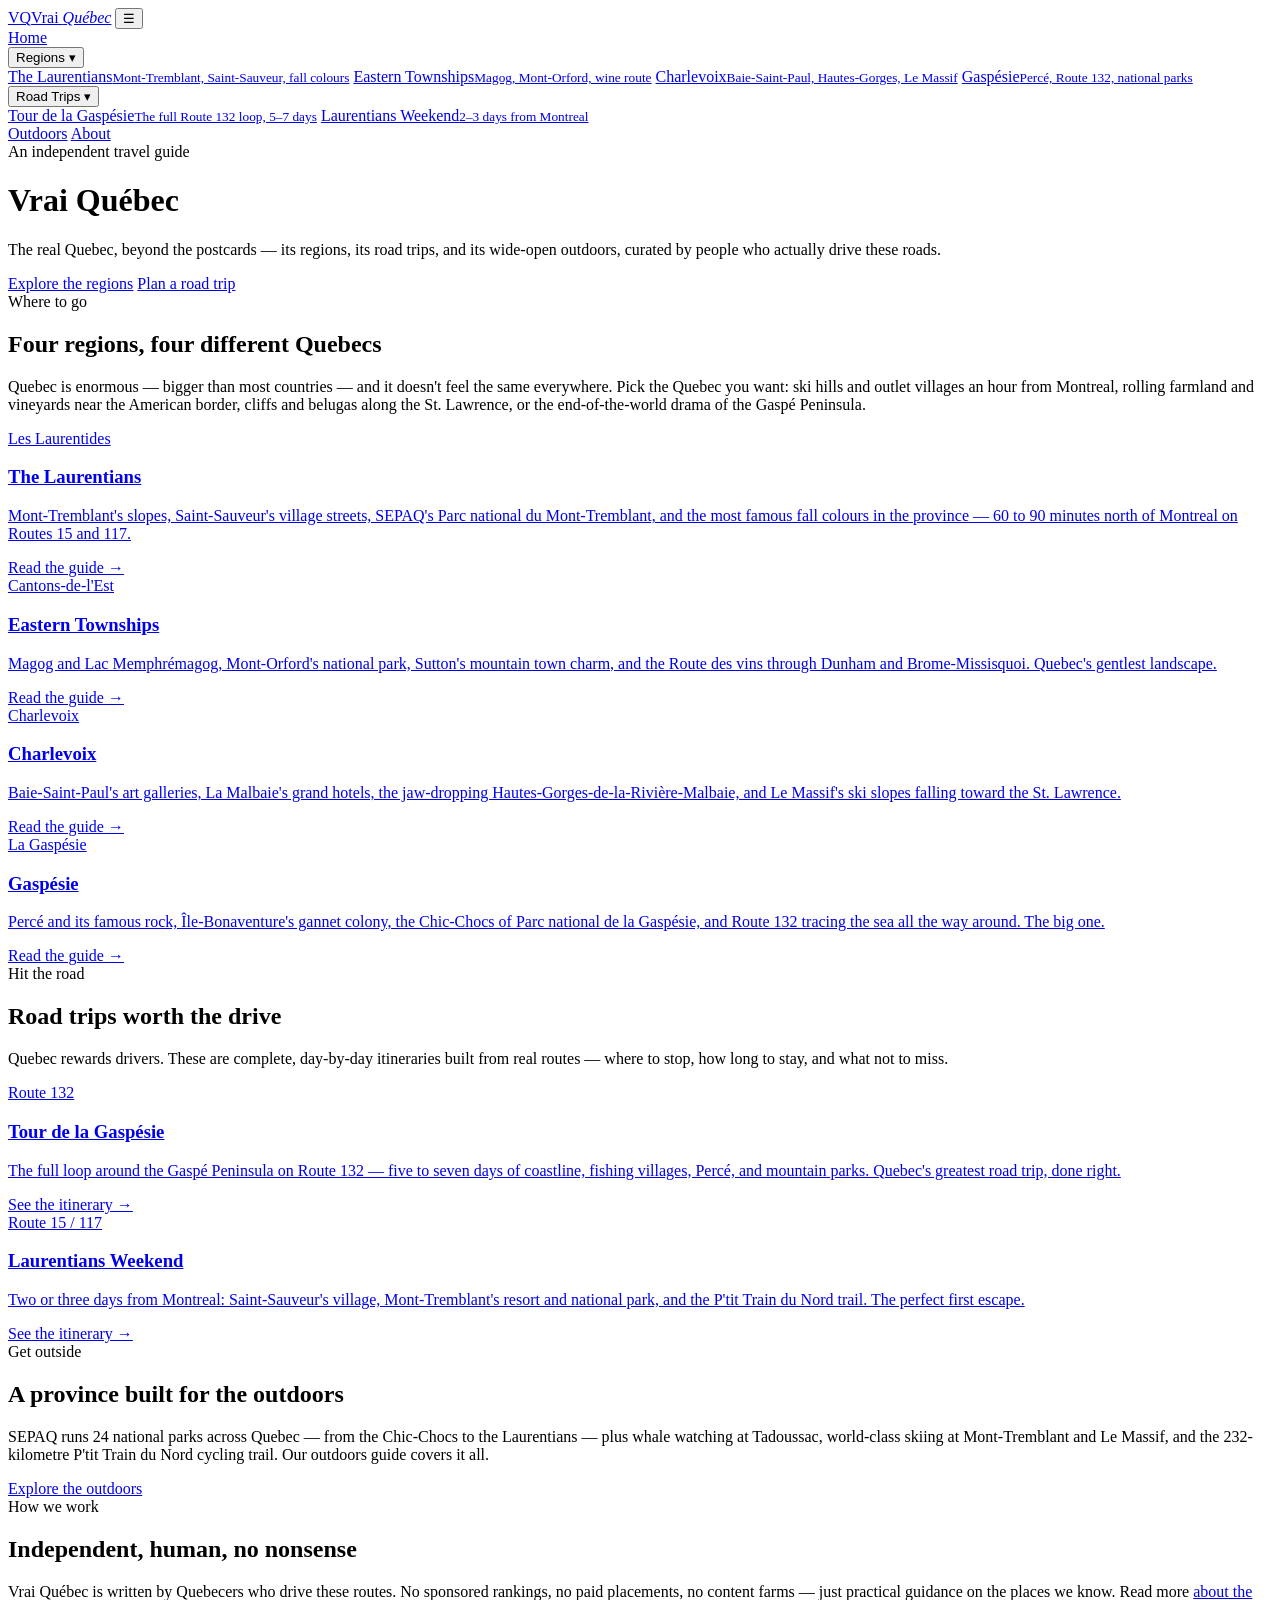
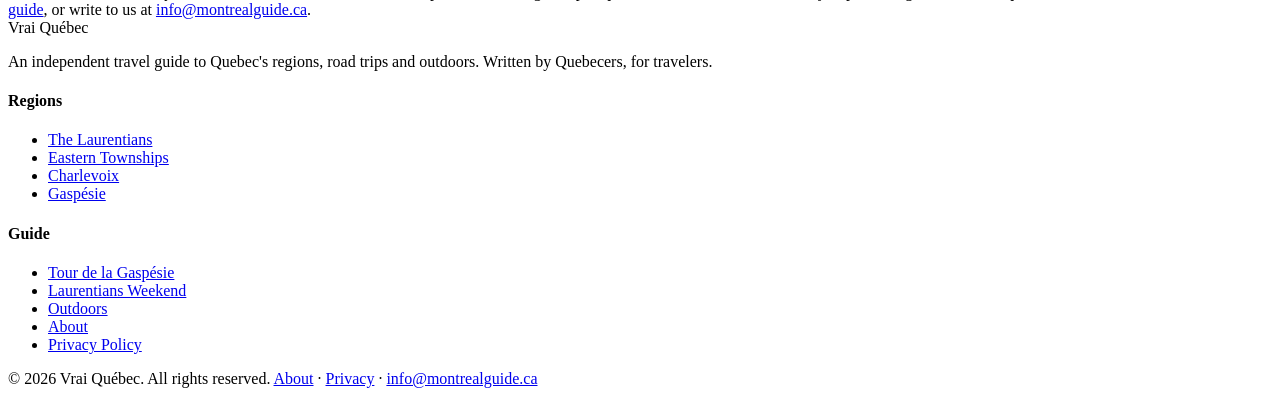
==== index.html @ 8f196563 "Vrai Québec: initial site" ====
<!DOCTYPE html>
<html lang="en">
<head>
<meta charset="UTF-8">
<meta name="viewport" content="width=device-width, initial-scale=1.0">
<title>Vrai Québec — An Independent Travel Guide to Quebec's Regions, Road Trips & Outdoors</title>
<meta name="description" content="Vrai Québec is an independent, human-curated travel guide to Quebec: the Laurentians, Eastern Townships, Charlevoix, Gaspésie, road trip itineraries, and the outdoors.">
<link rel="preconnect" href="https://fonts.googleapis.com">
<link rel="preconnect" href="https://fonts.gstatic.com" crossorigin>
<link href="https://fonts.googleapis.com/css2?family=Playfair+Display:ital,wght@0,500;0,700;0,800;1,500;1,600&family=Inter:wght@400;500;600;700&display=swap" rel="stylesheet">
<link rel="stylesheet" href="styles.css">
<script async src="https://pagead2.googlesyndication.com/pagead/js/adsbygoogle.js?client=ca-pub-4276130467303652" crossorigin="anonymous"></script>
</head>
<body>
<header class="site-header">
  <div class="header-inner">
    <a class="brand" href="index.html"><span class="brand-mark">VQ</span><span class="brand-text">Vrai <em>Québec</em></span></a>
    <button class="menu-toggle" aria-label="Menu" onclick="document.getElementById('mainNav').classList.toggle('open')">☰</button>
    <nav class="main-nav" id="mainNav">
      <a href="index.html">Home</a>
      <div class="dropdown">
        <button class="dropbtn">Regions ▾</button>
        <div class="dropdown-menu">
          <a href="regions/laurentides.html">The Laurentians<small>Mont-Tremblant, Saint-Sauveur, fall colours</small></a>
          <a href="regions/eastern-townships.html">Eastern Townships<small>Magog, Mont-Orford, wine route</small></a>
          <a href="regions/charlevoix.html">Charlevoix<small>Baie-Saint-Paul, Hautes-Gorges, Le Massif</small></a>
          <a href="regions/gaspesie.html">Gaspésie<small>Percé, Route 132, national parks</small></a>
        </div>
      </div>
      <div class="dropdown">
        <button class="dropbtn">Road Trips ▾</button>
        <div class="dropdown-menu">
          <a href="road-trips/gaspesie-loop.html">Tour de la Gaspésie<small>The full Route 132 loop, 5–7 days</small></a>
          <a href="road-trips/laurentians-weekend.html">Laurentians Weekend<small>2–3 days from Montreal</small></a>
        </div>
      </div>
      <a href="outdoors.html">Outdoors</a>
      <a href="about.html">About</a>
    </nav>
  </div>
</header>

<main>
  <div class="hero">
    <div class="container hero-inner">
      <div class="hero-kicker">An independent travel guide</div>
      <h1>Vrai Québec</h1>
      <p class="hero-sub">The real Quebec, beyond the postcards — its regions, its road trips, and its wide-open outdoors, curated by people who actually drive these roads.</p>
      <div class="hero-cta">
        <a class="btn btn-primary" href="#regions">Explore the regions</a>
        <a class="btn btn-ghost" href="#roadtrips">Plan a road trip</a>
      </div>
    </div>
  </div>

  <section id="regions">
    <div class="container">
      <div class="section-kicker">Where to go</div>
      <h2 class="section-title">Four regions, four different Quebecs</h2>
      <p class="section-lede">Quebec is enormous — bigger than most countries — and it doesn't feel the same everywhere. Pick the Quebec you want: ski hills and outlet villages an hour from Montreal, rolling farmland and vineyards near the American border, cliffs and belugas along the St. Lawrence, or the end-of-the-world drama of the Gaspé Peninsula.</p>
      <div class="card-grid">
        <a class="card" href="regions/laurentides.html">
          <div class="card-band"><span>Les Laurentides</span></div>
          <div class="card-body">
            <h3>The Laurentians</h3>
            <p>Mont-Tremblant's slopes, Saint-Sauveur's village streets, SEPAQ's Parc national du Mont-Tremblant, and the most famous fall colours in the province — 60 to 90 minutes north of Montreal on Routes 15 and 117.</p>
            <span class="card-link">Read the guide →</span>
          </div>
        </a>
        <a class="card" href="regions/eastern-townships.html">
          <div class="card-band townships"><span>Cantons-de-l'Est</span></div>
          <div class="card-body">
            <h3>Eastern Townships</h3>
            <p>Magog and Lac Memphrémagog, Mont-Orford's national park, Sutton's mountain town charm, and the Route des vins through Dunham and Brome-Missisquoi. Quebec's gentlest landscape.</p>
            <span class="card-link">Read the guide →</span>
          </div>
        </a>
        <a class="card" href="regions/charlevoix.html">
          <div class="card-band charlevoix"><span>Charlevoix</span></div>
          <div class="card-body">
            <h3>Charlevoix</h3>
            <p>Baie-Saint-Paul's art galleries, La Malbaie's grand hotels, the jaw-dropping Hautes-Gorges-de-la-Rivière-Malbaie, and Le Massif's ski slopes falling toward the St. Lawrence.</p>
            <span class="card-link">Read the guide →</span>
          </div>
        </a>
        <a class="card" href="regions/gaspesie.html">
          <div class="card-band gaspesie"><span>La Gaspésie</span></div>
          <div class="card-body">
            <h3>Gaspésie</h3>
            <p>Percé and its famous rock, Île-Bonaventure's gannet colony, the Chic-Chocs of Parc national de la Gaspésie, and Route 132 tracing the sea all the way around. The big one.</p>
            <span class="card-link">Read the guide →</span>
          </div>
        </a>
      </div>
    </div>
  </section>

  <section id="roadtrips" style="padding-top:0">
    <div class="container">
      <div class="section-kicker">Hit the road</div>
      <h2 class="section-title">Road trips worth the drive</h2>
      <p class="section-lede">Quebec rewards drivers. These are complete, day-by-day itineraries built from real routes — where to stop, how long to stay, and what not to miss.</p>
      <div class="card-grid">
        <a class="card" href="road-trips/gaspesie-loop.html">
          <div class="card-band gaspesie"><span>Route 132</span></div>
          <div class="card-body">
            <h3>Tour de la Gaspésie</h3>
            <p>The full loop around the Gaspé Peninsula on Route 132 — five to seven days of coastline, fishing villages, Percé, and mountain parks. Quebec's greatest road trip, done right.</p>
            <span class="card-link">See the itinerary →</span>
          </div>
        </a>
        <a class="card" href="road-trips/laurentians-weekend.html">
          <div class="card-band"><span>Route 15 / 117</span></div>
          <div class="card-body">
            <h3>Laurentians Weekend</h3>
            <p>Two or three days from Montreal: Saint-Sauveur's village, Mont-Tremblant's resort and national park, and the P'tit Train du Nord trail. The perfect first escape.</p>
            <span class="card-link">See the itinerary →</span>
          </div>
        </a>
      </div>
    </div>
  </section>

  <section style="padding-top:0">
    <div class="container">
      <div class="section-kicker">Get outside</div>
      <h2 class="section-title">A province built for the outdoors</h2>
      <p class="section-lede">SEPAQ runs 24 national parks across Quebec — from the Chic-Chocs to the Laurentians — plus whale watching at Tadoussac, world-class skiing at Mont-Tremblant and Le Massif, and the 232-kilometre P'tit Train du Nord cycling trail. Our outdoors guide covers it all.</p>
      <div class="hero-cta" style="justify-content:flex-start">
        <a class="btn btn-primary" href="outdoors.html">Explore the outdoors</a>
      </div>
    </div>
  </section>

  <section style="padding-top:0">
    <div class="container">
      <div class="section-kicker">How we work</div>
      <h2 class="section-title">Independent, human, no nonsense</h2>
      <p class="section-lede" style="margin-bottom:0">Vrai Québec is written by Quebecers who drive these routes. No sponsored rankings, no paid placements, no content farms — just practical guidance on the places we know. Read more <a href="about.html">about the guide</a>, or write to us at <a href="mailto:info@montrealguide.ca">info@montrealguide.ca</a>.</p>
    </div>
  </section>
</main>

<footer class="site-footer">
  <div class="footer-inner">
    <div class="footer-grid">
      <div>
        <div class="footer-brand">Vrai Québec</div>
        <p>An independent travel guide to Quebec's regions, road trips and outdoors. Written by Quebecers, for travelers.</p>
      </div>
      <div>
        <h4>Regions</h4>
        <ul>
          <li><a href="regions/laurentides.html">The Laurentians</a></li>
          <li><a href="regions/eastern-townships.html">Eastern Townships</a></li>
          <li><a href="regions/charlevoix.html">Charlevoix</a></li>
          <li><a href="regions/gaspesie.html">Gaspésie</a></li>
        </ul>
      </div>
      <div>
        <h4>Guide</h4>
        <ul>
          <li><a href="road-trips/gaspesie-loop.html">Tour de la Gaspésie</a></li>
          <li><a href="road-trips/laurentians-weekend.html">Laurentians Weekend</a></li>
          <li><a href="outdoors.html">Outdoors</a></li>
          <li><a href="about.html">About</a></li>
          <li><a href="privacy.html">Privacy Policy</a></li>
        </ul>
      </div>
    </div>
    <div class="footer-bottom">
      <span>© 2026 Vrai Québec. All rights reserved.</span>
      <span><a href="about.html">About</a> · <a href="privacy.html">Privacy</a> · <a href="mailto:info@montrealguide.ca">info@montrealguide.ca</a></span>
    </div>
  </div>
</footer>
<script>
document.querySelectorAll('.dropdown > .dropbtn').forEach(function(b){
  b.addEventListener('click',function(e){e.preventDefault();b.parentElement.classList.toggle('open');});
});
</script>
</body>
</html>
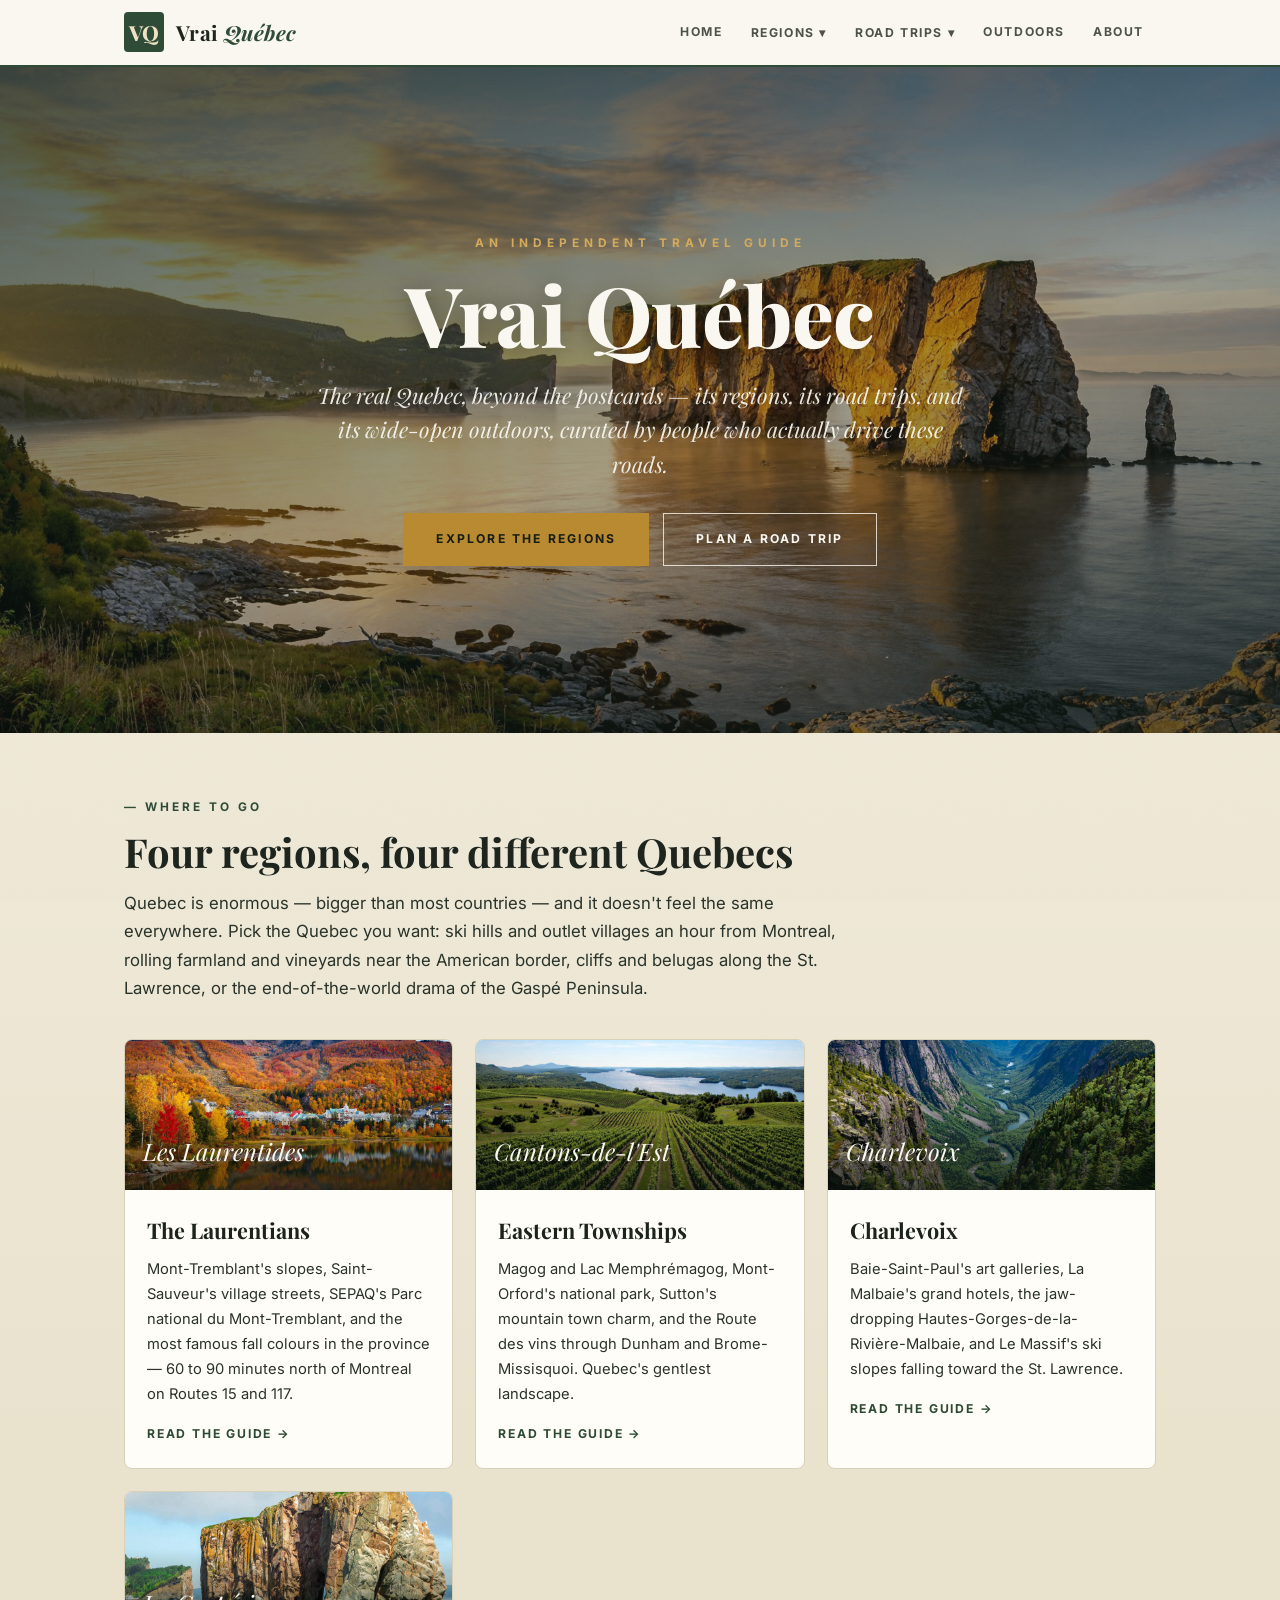
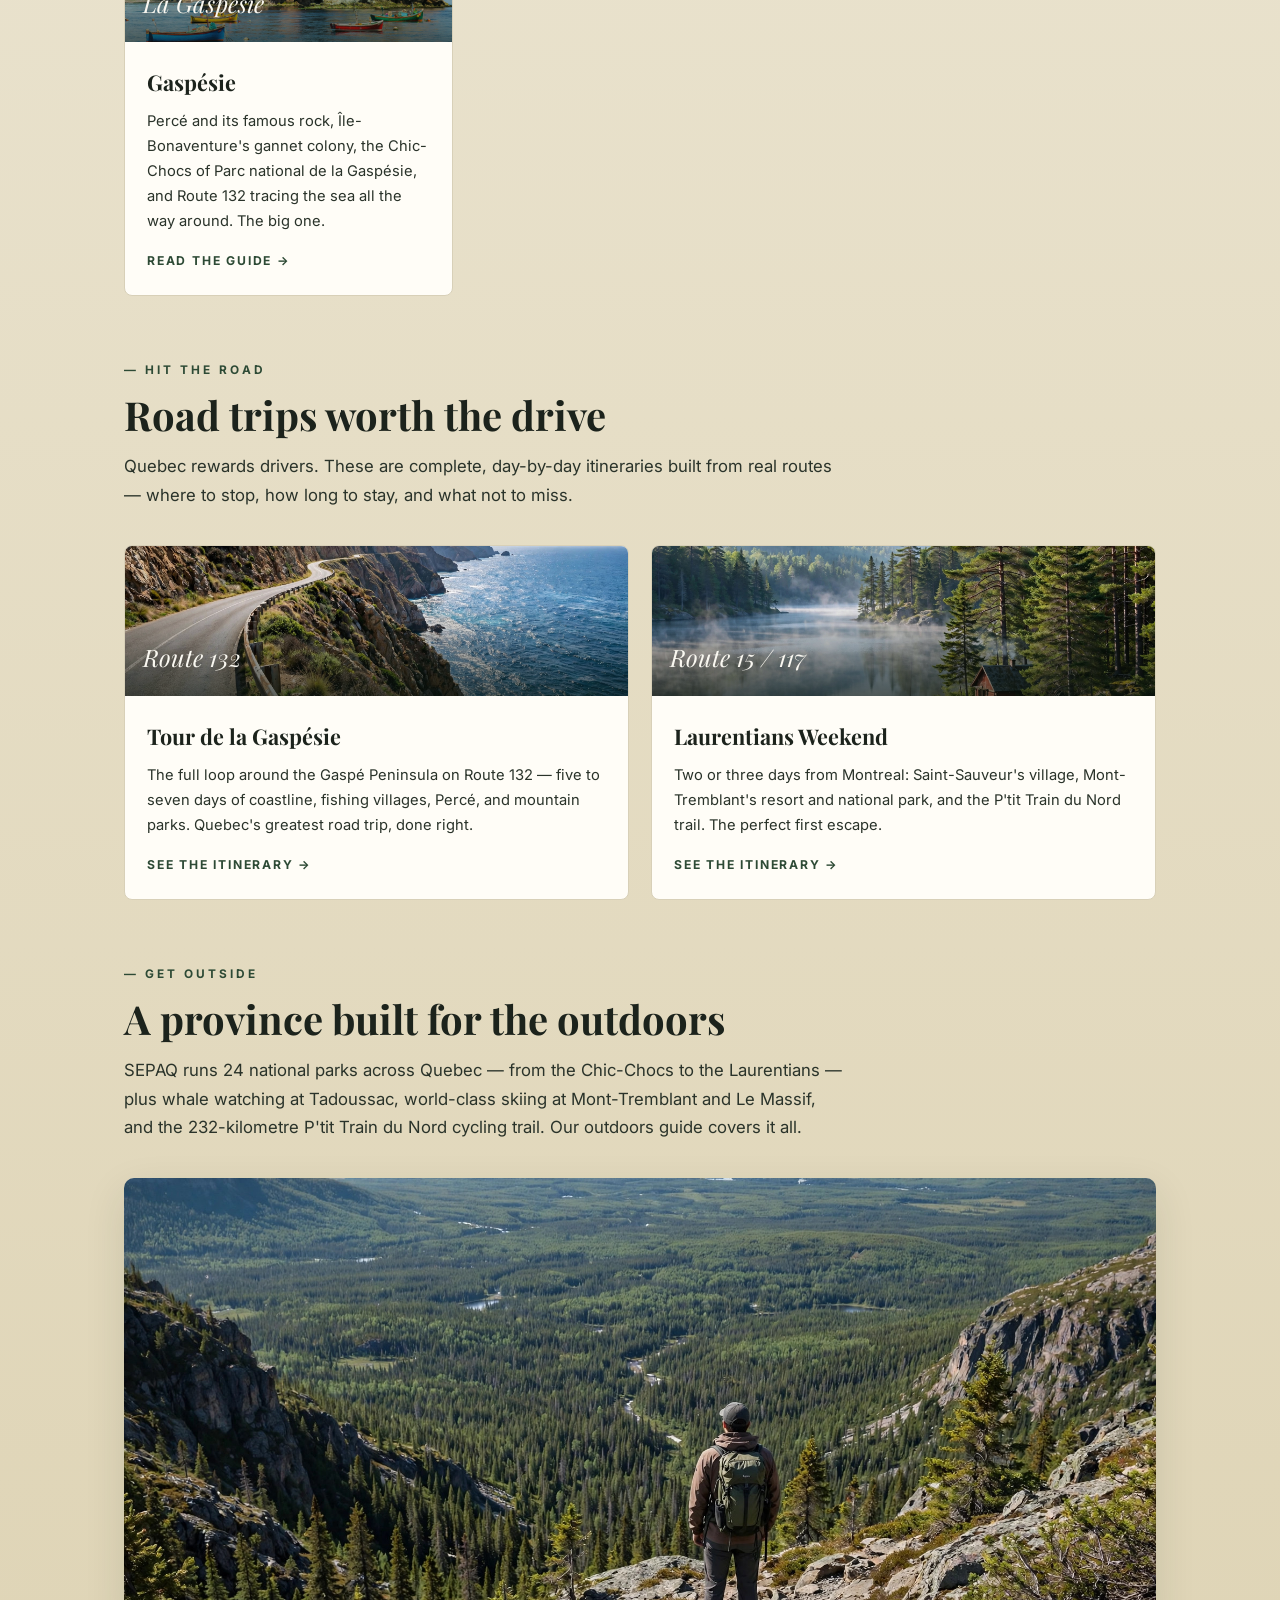
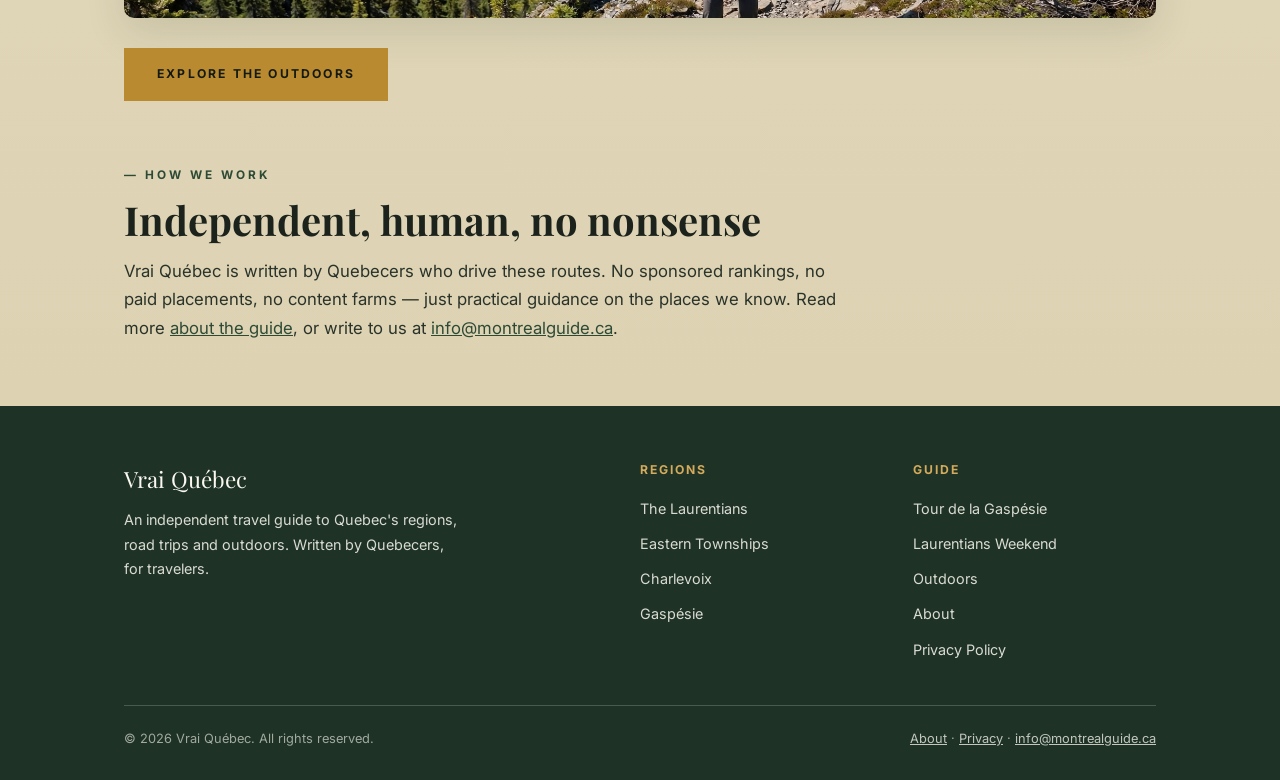
==== commit f3b02e26: "Add photoreal photography: hero, region cards, road trips, outdoors" ====
--- a/index.html
+++ b/index.html
@@ -41,7 +41,7 @@
 </header>
 
 <main>
-  <div class="hero">
+  <div class="hero has-photo" style="background-image:url('images/hero-gaspesie.jpg')">
     <div class="container hero-inner">
       <div class="hero-kicker">An independent travel guide</div>
       <h1>Vrai Québec</h1>
@@ -60,7 +60,7 @@
       <p class="section-lede">Quebec is enormous — bigger than most countries — and it doesn't feel the same everywhere. Pick the Quebec you want: ski hills and outlet villages an hour from Montreal, rolling farmland and vineyards near the American border, cliffs and belugas along the St. Lawrence, or the end-of-the-world drama of the Gaspé Peninsula.</p>
       <div class="card-grid">
         <a class="card" href="regions/laurentides.html">
-          <div class="card-band"><span>Les Laurentides</span></div>
+          <div class="card-band has-photo" style="background-image:url('images/laurentians.jpg')"><span>Les Laurentides</span></div>
           <div class="card-body">
             <h3>The Laurentians</h3>
             <p>Mont-Tremblant's slopes, Saint-Sauveur's village streets, SEPAQ's Parc national du Mont-Tremblant, and the most famous fall colours in the province — 60 to 90 minutes north of Montreal on Routes 15 and 117.</p>
@@ -68,7 +68,7 @@
           </div>
         </a>
         <a class="card" href="regions/eastern-townships.html">
-          <div class="card-band townships"><span>Cantons-de-l'Est</span></div>
+          <div class="card-band townships has-photo" style="background-image:url('images/townships.jpg')"><span>Cantons-de-l'Est</span></div>
           <div class="card-body">
             <h3>Eastern Townships</h3>
             <p>Magog and Lac Memphrémagog, Mont-Orford's national park, Sutton's mountain town charm, and the Route des vins through Dunham and Brome-Missisquoi. Quebec's gentlest landscape.</p>
@@ -76,7 +76,7 @@
           </div>
         </a>
         <a class="card" href="regions/charlevoix.html">
-          <div class="card-band charlevoix"><span>Charlevoix</span></div>
+          <div class="card-band charlevoix has-photo" style="background-image:url('images/charlevoix.jpg')"><span>Charlevoix</span></div>
           <div class="card-body">
             <h3>Charlevoix</h3>
             <p>Baie-Saint-Paul's art galleries, La Malbaie's grand hotels, the jaw-dropping Hautes-Gorges-de-la-Rivière-Malbaie, and Le Massif's ski slopes falling toward the St. Lawrence.</p>
@@ -84,7 +84,7 @@
           </div>
         </a>
         <a class="card" href="regions/gaspesie.html">
-          <div class="card-band gaspesie"><span>La Gaspésie</span></div>
+          <div class="card-band gaspesie has-photo" style="background-image:url('images/gaspesie.jpg')"><span>La Gaspésie</span></div>
           <div class="card-body">
             <h3>Gaspésie</h3>
             <p>Percé and its famous rock, Île-Bonaventure's gannet colony, the Chic-Chocs of Parc national de la Gaspésie, and Route 132 tracing the sea all the way around. The big one.</p>
@@ -102,7 +102,7 @@
       <p class="section-lede">Quebec rewards drivers. These are complete, day-by-day itineraries built from real routes — where to stop, how long to stay, and what not to miss.</p>
       <div class="card-grid">
         <a class="card" href="road-trips/gaspesie-loop.html">
-          <div class="card-band gaspesie"><span>Route 132</span></div>
+          <div class="card-band gaspesie has-photo" style="background-image:url('images/roadtrip-gaspesie.jpg')"><span>Route 132</span></div>
           <div class="card-body">
             <h3>Tour de la Gaspésie</h3>
             <p>The full loop around the Gaspé Peninsula on Route 132 — five to seven days of coastline, fishing villages, Percé, and mountain parks. Quebec's greatest road trip, done right.</p>
@@ -110,7 +110,7 @@
           </div>
         </a>
         <a class="card" href="road-trips/laurentians-weekend.html">
-          <div class="card-band"><span>Route 15 / 117</span></div>
+          <div class="card-band has-photo" style="background-image:url('images/roadtrip-laurentides.jpg')"><span>Route 15 / 117</span></div>
           <div class="card-body">
             <h3>Laurentians Weekend</h3>
             <p>Two or three days from Montreal: Saint-Sauveur's village, Mont-Tremblant's resort and national park, and the P'tit Train du Nord trail. The perfect first escape.</p>
@@ -126,6 +126,7 @@
       <div class="section-kicker">Get outside</div>
       <h2 class="section-title">A province built for the outdoors</h2>
       <p class="section-lede">SEPAQ runs 24 national parks across Quebec — from the Chic-Chocs to the Laurentians — plus whale watching at Tadoussac, world-class skiing at Mont-Tremblant and Le Massif, and the 232-kilometre P'tit Train du Nord cycling trail. Our outdoors guide covers it all.</p>
+      <img class="section-photo" src="images/outdoors.jpg" alt="Hiker on a summit trail above Quebec's boreal forest">
       <div class="hero-cta" style="justify-content:flex-start">
         <a class="btn btn-primary" href="outdoors.html">Explore the outdoors</a>
       </div>
--- a/styles.css
+++ b/styles.css
@@ -0,0 +1,144 @@
+/* Vrai Québec — independent travel guide to Quebec's regions, road trips and outdoors */
+:root{
+  --ink:#1c231c; --ink2:#2a332a; --ivory:#faf8f1; --paper:#f3efe2; --card:#fffdf7;
+  --line:#d8d0b8; --forest:#2d4a35; --forest-deep:#1e3325; --forest-soft:#3f6350;
+  --gold:#b98a2f; --gold-soft:#d4ab5c; --gold-pale:#f0e2c4; --muted:#7b7561;
+  --serif:"Playfair Display",Georgia,"Times New Roman",serif;
+  --sans:"Inter",-apple-system,BlinkMacSystemFont,"Segoe UI",Roboto,Helvetica,Arial,sans-serif;
+}
+*{box-sizing:border-box;margin:0;padding:0}
+html{scroll-behavior:smooth}
+body{font-family:var(--sans);background:var(--ivory);color:var(--ink);line-height:1.7;-webkit-font-smoothing:antialiased}
+body::after{content:"";position:fixed;inset:0;z-index:200;pointer-events:none;opacity:.05;
+  background-image:url("data:image/svg+xml,%3Csvg xmlns='http://www.w3.org/2000/svg' width='140' height='140'%3E%3Cfilter id='n'%3E%3CfeTurbulence type='fractalNoise' baseFrequency='0.85' numOctaves='2'/%3E%3C/filter%3E%3Crect width='140' height='140' filter='url(%23n)' opacity='0.6'/%3E%3C/svg%3E")}
+.container{max-width:1080px;margin:0 auto;padding:0 24px}
+img{display:block;max-width:100%}
+a{color:var(--forest)}
+::selection{background:var(--gold);color:#fff}
+main{background:linear-gradient(180deg,#f4efe2 0%,#e9e2cd 40%,#ddd2b2 100%)}
+
+/* Header */
+.site-header{position:sticky;top:0;z-index:50;background:rgba(250,248,241,.95);backdrop-filter:blur(10px);border-bottom:2px solid var(--forest)}
+.header-inner{max-width:1080px;margin:0 auto;padding:12px 24px;display:flex;align-items:center;gap:20px}
+.brand{display:flex;align-items:center;gap:12px;text-decoration:none;color:var(--ink)}
+.brand-mark{display:inline-flex;align-items:center;justify-content:center;width:40px;height:40px;background:var(--forest);color:var(--gold-pale);font-family:var(--serif);font-weight:800;font-size:1.3rem;border-radius:4px}
+.brand-text{font-family:var(--serif);font-size:1.3rem;font-weight:700;letter-spacing:.4px}
+.brand-text em{font-style:italic;color:var(--forest)}
+.main-nav{display:flex;gap:4px;margin-left:auto;align-items:center}
+.main-nav>a,.dropbtn{text-decoration:none;font-size:.76rem;font-weight:700;text-transform:uppercase;letter-spacing:1.6px;color:var(--ink);opacity:.78;padding:10px 12px;background:none;border:0;cursor:pointer;font-family:var(--sans)}
+.main-nav>a:hover,.dropbtn:hover{opacity:1;color:var(--forest)}
+.dropdown{position:relative}
+.dropdown-menu{display:none;position:absolute;top:100%;left:0;min-width:230px;background:var(--card);border:1px solid var(--line);box-shadow:0 14px 34px rgba(30,51,37,.18);border-radius:6px;overflow:hidden;z-index:60}
+.dropdown:hover .dropdown-menu{display:block}
+.dropdown-menu a{display:block;padding:12px 18px;text-decoration:none;font-size:.85rem;font-weight:600;color:var(--ink);border-bottom:1px solid var(--line)}
+.dropdown-menu a:last-child{border-bottom:0}
+.dropdown-menu a:hover{background:var(--forest);color:var(--ivory)}
+.dropdown-menu a small{display:block;font-weight:400;color:var(--muted);font-size:.74rem}
+.dropdown-menu a:hover small{color:var(--gold-pale)}
+.menu-toggle{display:none;background:transparent;border:1px solid var(--forest);color:var(--forest);font-size:1.2rem;cursor:pointer;padding:6px 12px;border-radius:4px}
+
+/* Hero */
+.hero{position:relative;display:flex;align-items:center;overflow:hidden;color:var(--ivory);text-align:center;min-height:74vh;padding:70px 0;background:linear-gradient(160deg,var(--forest-deep) 0%,var(--forest) 55%,var(--forest-soft) 130%)}
+.hero-inner{position:relative;width:100%}
+.hero-kicker{text-transform:uppercase;letter-spacing:5px;font-size:.74rem;color:var(--gold-soft);font-weight:700;margin-bottom:18px}
+.hero h1{font-family:var(--serif);font-weight:800;font-size:clamp(2.7rem,7.5vw,5.2rem);line-height:1.04;letter-spacing:-.5px;margin-bottom:20px;text-shadow:0 2px 26px rgba(0,0,0,.4)}
+.hero-sub{font-family:var(--serif);font-style:italic;font-size:clamp(1.05rem,2.4vw,1.35rem);color:rgba(250,248,241,.92);max-width:660px;margin:0 auto 32px;line-height:1.6}
+.hero-cta{display:flex;gap:14px;flex-wrap:wrap;justify-content:center}
+.btn{display:inline-block;padding:15px 32px;text-decoration:none;font-weight:700;font-size:.76rem;text-transform:uppercase;letter-spacing:2.2px;transition:all .18s;border:1px solid var(--gold)}
+.btn-primary{background:var(--gold);color:#141a12}
+.btn-primary:hover{background:var(--gold-soft);border-color:var(--gold-soft)}
+.btn-ghost{background:transparent;border-color:rgba(250,248,241,.8);color:var(--ivory)}
+.btn-ghost:hover{background:rgba(250,248,241,.14);border-color:var(--ivory)}
+.page-hero{padding:80px 0 56px;background:linear-gradient(150deg,var(--forest-deep),var(--forest) 70%);color:var(--ivory);text-align:center}
+.page-hero .hero-kicker{color:var(--gold-soft)}
+.page-hero h1{font-family:var(--serif);font-weight:800;font-size:clamp(2.2rem,5.5vw,3.8rem);margin-bottom:14px}
+.page-hero p{font-family:var(--serif);font-style:italic;color:rgba(250,248,241,.88);max-width:640px;margin:0 auto;font-size:1.1rem}
+
+/* Sections */
+section{padding:64px 0}
+.section-kicker{text-transform:uppercase;letter-spacing:3px;font-size:.74rem;color:var(--forest);font-weight:700;margin-bottom:12px}
+.section-kicker::before{content:"—  "}
+h2.section-title{font-family:var(--serif);font-size:clamp(1.7rem,3.5vw,2.5rem);font-weight:700;margin-bottom:14px;line-height:1.15}
+.section-lede{max-width:720px;color:var(--ink2);font-size:1.05rem;margin-bottom:36px}
+
+/* Region / trip cards */
+.card-grid{display:grid;grid-template-columns:repeat(auto-fit,minmax(250px,1fr));gap:22px}
+.card{display:block;background:var(--card);border:1px solid var(--line);border-radius:8px;overflow:hidden;text-decoration:none;color:var(--ink);transition:transform .18s,box-shadow .18s}
+.card:hover{transform:translateY(-4px);box-shadow:0 18px 40px rgba(30,51,37,.16)}
+.card-band{height:150px;background:linear-gradient(140deg,var(--forest) 0%,var(--forest-soft) 60%,var(--gold) 140%);display:flex;align-items:flex-end;padding:18px}
+.card-band span{font-family:var(--serif);font-style:italic;font-size:1.5rem;color:var(--ivory);text-shadow:0 1px 12px rgba(0,0,0,.35)}
+.card-band.townships{background:linear-gradient(140deg,#3f6350 0%,#6d8a5f 60%,#b98a2f 140%)}
+.card-band.charlevoix{background:linear-gradient(140deg,#1e3325 0%,#2d5a74 70%,#b98a2f 150%)}
+.card-band.gaspesie{background:linear-gradient(140deg,#274a5e 0%,#2d4a35 55%,#d4ab5c 140%)}
+.card-body{padding:22px}
+.card-body h3{font-family:var(--serif);font-size:1.35rem;margin-bottom:8px}
+.card-body p{font-size:.92rem;color:var(--ink2);margin-bottom:12px}
+.card-link{font-size:.76rem;font-weight:700;text-transform:uppercase;letter-spacing:1.8px;color:var(--forest)}
+
+/* Article body */
+.article{max-width:760px;margin:0 auto;background:var(--card);border:1px solid var(--line);border-radius:10px;padding:48px 44px;margin-top:-30px;position:relative;z-index:2}
+.article h2{font-family:var(--serif);font-size:1.7rem;margin:38px 0 12px;color:var(--forest-deep)}
+.article h2:first-child{margin-top:0}
+.article p{margin-bottom:18px;color:var(--ink2)}
+.article ul{margin:0 0 18px 22px;color:var(--ink2)}
+.article li{margin-bottom:8px}
+.article strong{color:var(--ink)}
+.factbox{background:var(--forest);color:var(--ivory);border-radius:8px;padding:26px 28px;margin:30px 0}
+.factbox h3{font-family:var(--serif);color:var(--gold-soft);margin-bottom:10px;font-size:1.2rem}
+.factbox ul{margin-left:20px}
+.factbox li{margin-bottom:6px}
+.itinerary-day{border-left:3px solid var(--gold);padding:6px 0 6px 22px;margin:26px 0}
+.itinerary-day h3{font-family:var(--serif);font-size:1.25rem;color:var(--forest-deep);margin-bottom:6px}
+.breadcrumb{font-size:.78rem;text-transform:uppercase;letter-spacing:1.6px;color:var(--muted);margin-bottom:18px}
+.breadcrumb a{color:var(--forest);text-decoration:none}
+
+/* Outdoors feature rows */
+.feature-row{display:grid;grid-template-columns:1fr 1fr;gap:26px;margin-bottom:26px}
+.feature{background:var(--card);border:1px solid var(--line);border-radius:8px;padding:30px}
+.feature h3{font-family:var(--serif);font-size:1.4rem;color:var(--forest-deep);margin-bottom:10px}
+.feature p{font-size:.95rem;color:var(--ink2)}
+
+/* Footer */
+.site-footer{background:var(--forest-deep);color:rgba(250,248,241,.85);padding:54px 0 30px;margin-top:0}
+.footer-inner{max-width:1080px;margin:0 auto;padding:0 24px}
+.footer-grid{display:grid;grid-template-columns:2fr 1fr 1fr;gap:30px;margin-bottom:34px}
+.footer-brand{font-family:var(--serif);font-size:1.4rem;color:var(--ivory);margin-bottom:10px}
+.footer-grid p{font-size:.9rem;max-width:340px}
+.footer-grid h4{font-size:.76rem;text-transform:uppercase;letter-spacing:2px;color:var(--gold-soft);margin-bottom:14px}
+.footer-grid ul{list-style:none}
+.footer-grid li{margin-bottom:8px}
+.footer-grid a{color:rgba(250,248,241,.85);text-decoration:none;font-size:.9rem}
+.footer-grid a:hover{color:var(--gold-soft)}
+.footer-bottom{border-top:1px solid rgba(250,248,241,.2);padding-top:22px;display:flex;justify-content:space-between;gap:12px;flex-wrap:wrap;font-size:.8rem;color:rgba(250,248,241,.6)}
+.footer-bottom a{color:rgba(250,248,241,.75)}
+
+/* Interactive maps */
+.map-section{margin:34px 0}
+.map-frame{width:100%;height:380px;border:1px solid var(--line);border-radius:10px;box-shadow:0 10px 30px rgba(30,51,37,.10);display:block}
+.map-caption{font-size:.82rem;color:var(--muted);margin-top:10px;display:flex;justify-content:space-between;gap:12px;flex-wrap:wrap}
+.map-caption a{color:var(--forest);font-weight:600}
+
+@media(max-width:860px){
+  .main-nav{display:none;position:absolute;top:100%;left:0;right:0;background:var(--card);flex-direction:column;align-items:stretch;border-bottom:2px solid var(--forest);padding:10px 0}
+  .main-nav.open{display:flex}
+  .main-nav>a,.dropbtn{text-align:left;padding:12px 24px}
+  .dropdown-menu{position:static;box-shadow:none;border:0;border-radius:0}
+  .dropdown:hover .dropdown-menu{display:none}
+  .dropdown.open .dropdown-menu{display:block}
+  .menu-toggle{display:block;margin-left:auto}
+  .feature-row{grid-template-columns:1fr}
+  .article{padding:34px 24px}
+  .footer-grid{grid-template-columns:1fr}
+}
+
+/* Photography */
+.hero.has-photo{background-size:cover;background-position:center}
+.hero.has-photo::before{content:"";position:absolute;inset:0;background:linear-gradient(160deg,rgba(18,32,23,.78) 0%,rgba(18,32,23,.38) 55%,rgba(18,32,23,.66) 100%)}
+.hero.has-photo .hero-inner{z-index:1}
+.card-band.has-photo{position:relative;background-size:cover;background-position:center}
+.card-band.has-photo::after{content:"";position:absolute;inset:0;background:linear-gradient(to top,rgba(12,22,15,.62),transparent 62%)}
+.card-band.has-photo span{position:relative;z-index:1}
+.page-photo{max-width:960px;margin:38px auto 0;padding:0 24px}
+.page-photo img{width:100%;height:auto;display:block;border-radius:10px;box-shadow:0 14px 40px rgba(30,51,37,.14)}
+.page-photo figcaption{margin-top:10px;font-size:.85rem;color:#6b6257;font-style:italic}
+.section-photo{width:100%;max-height:440px;object-fit:cover;display:block;border-radius:10px;margin:28px 0 30px;box-shadow:0 14px 40px rgba(30,51,37,.12)}
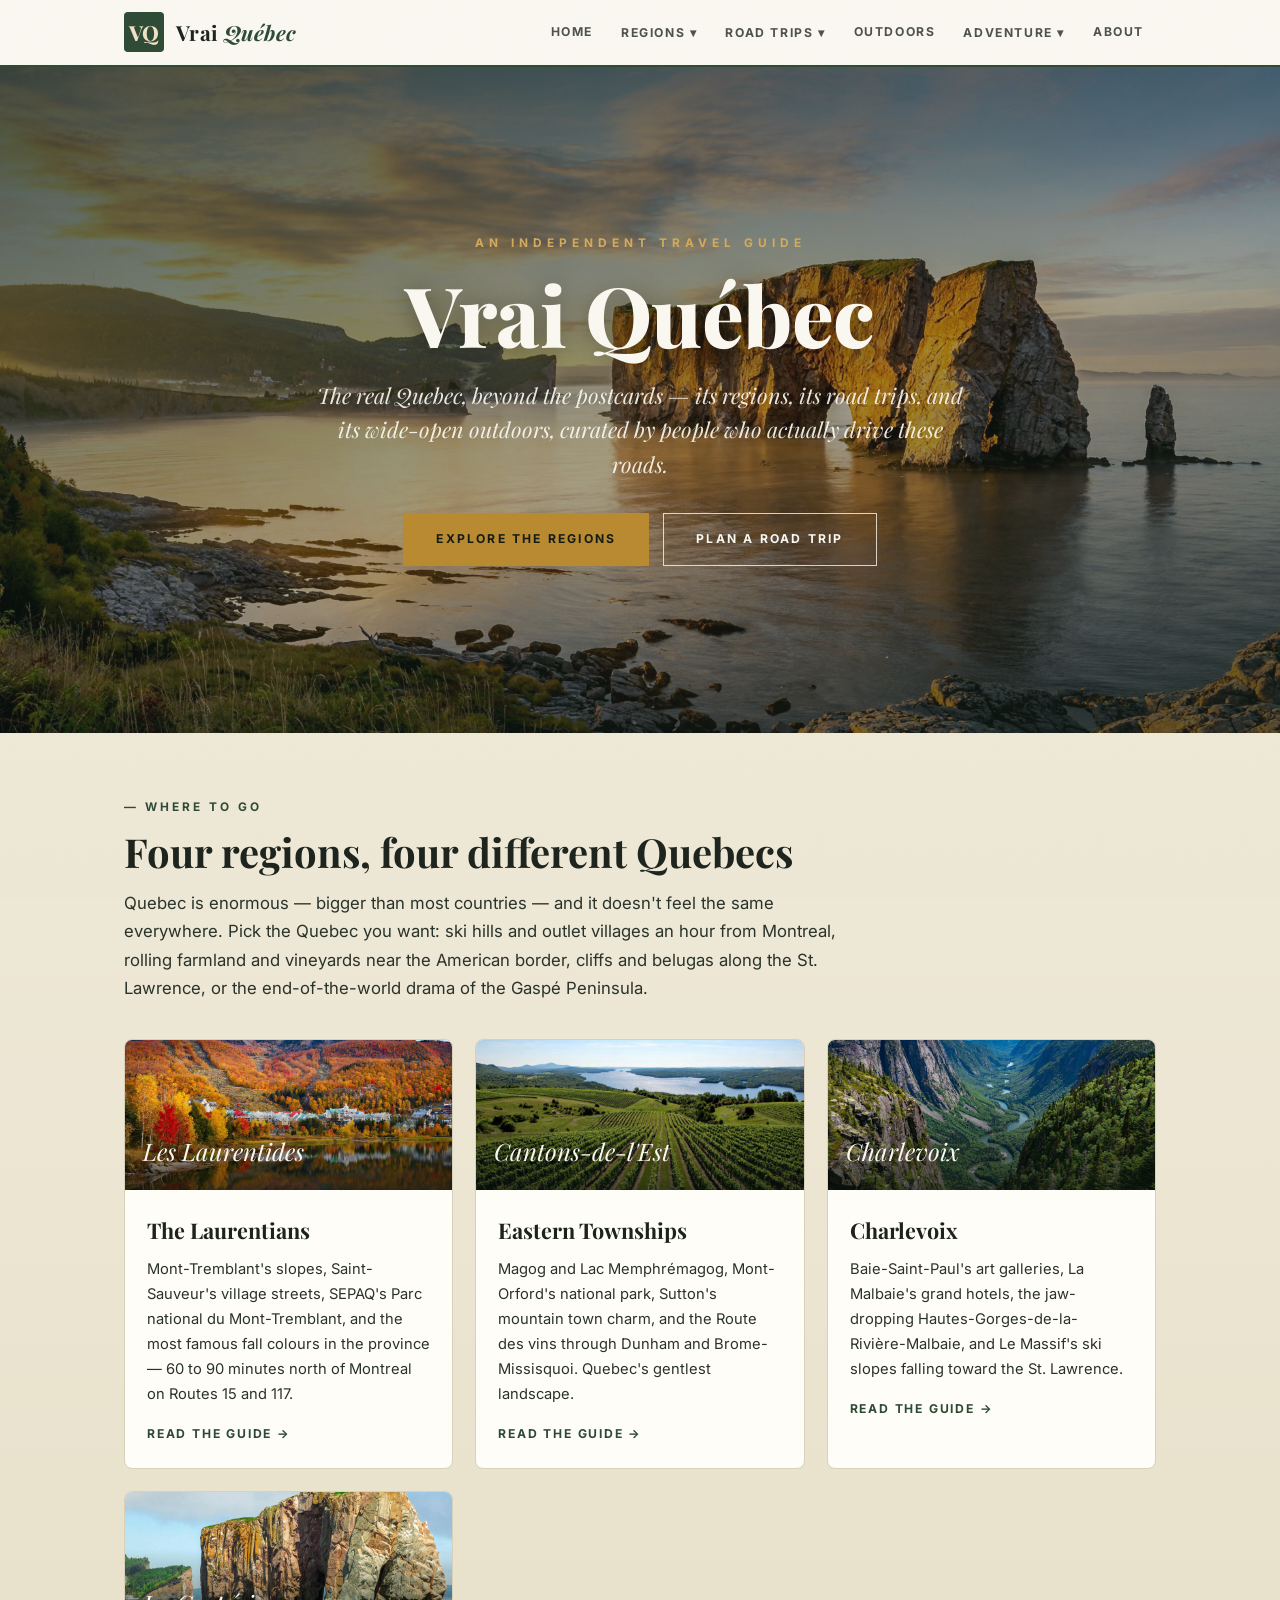
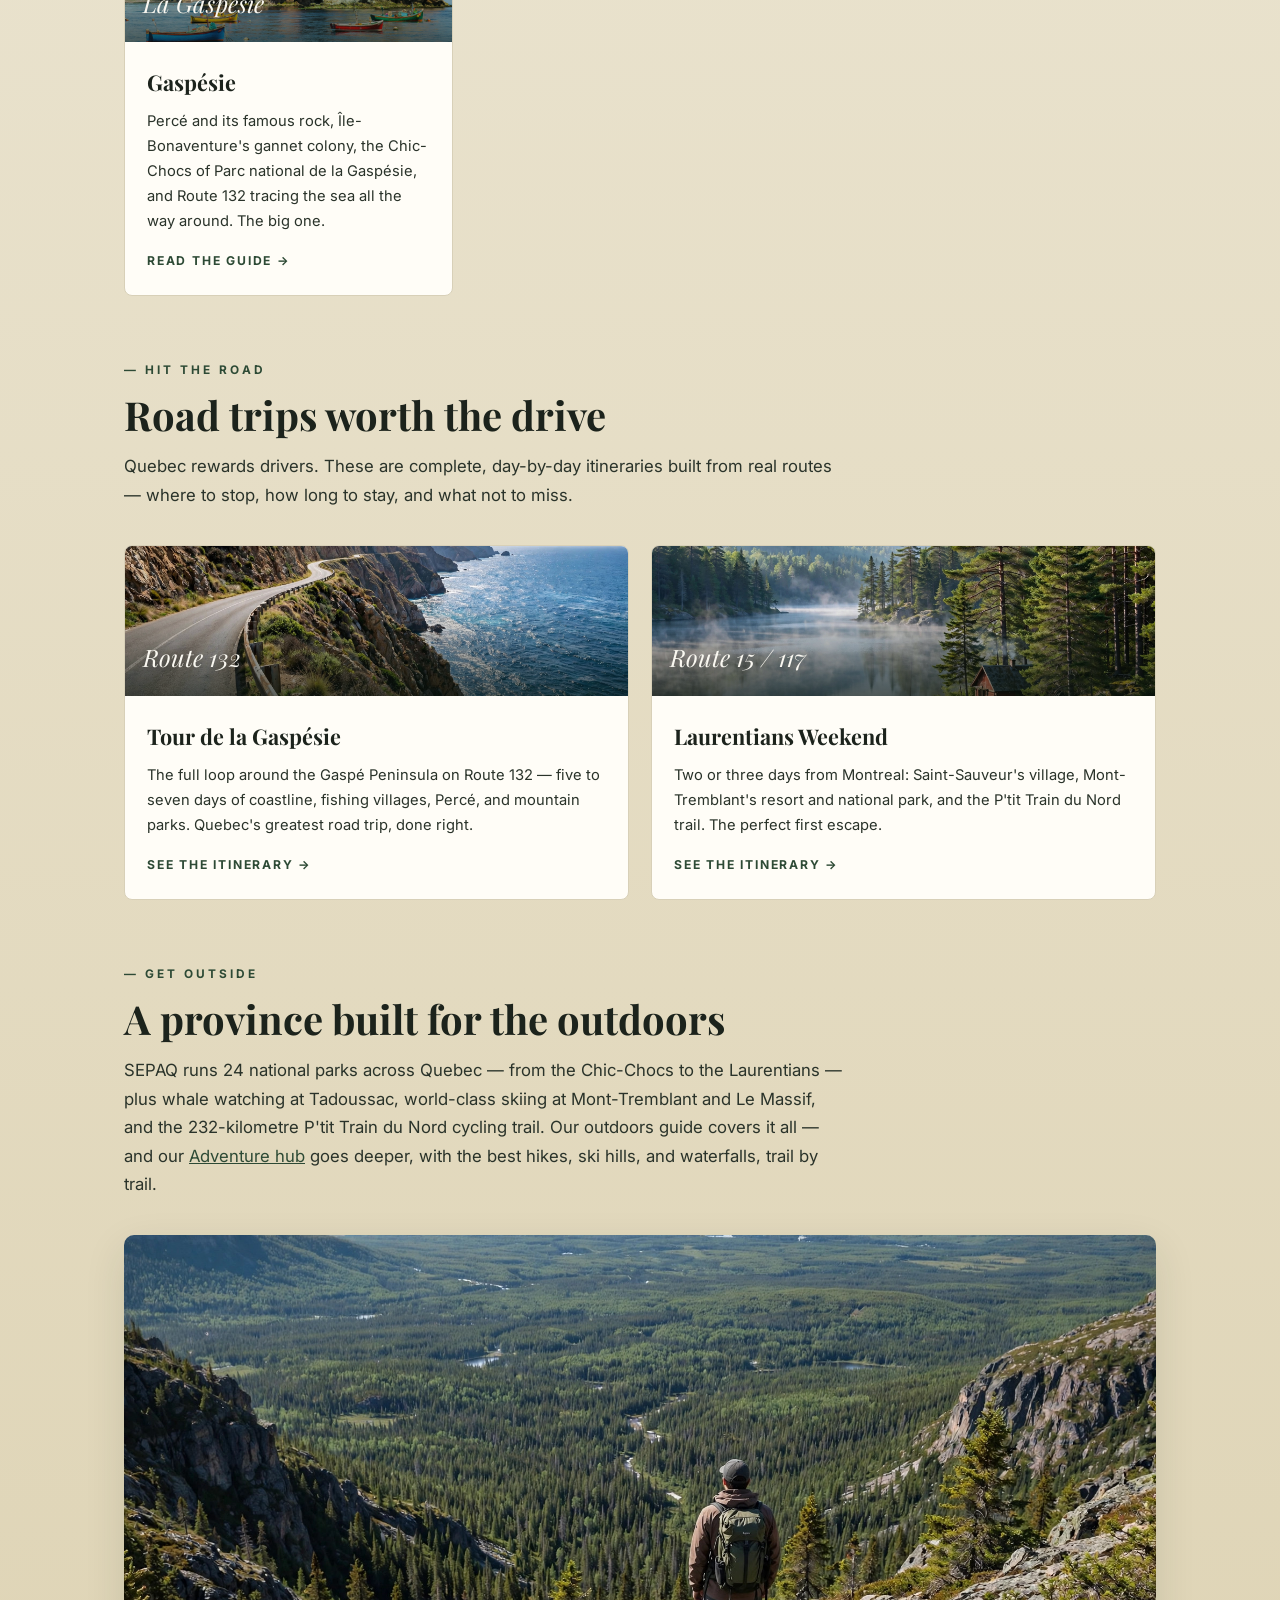
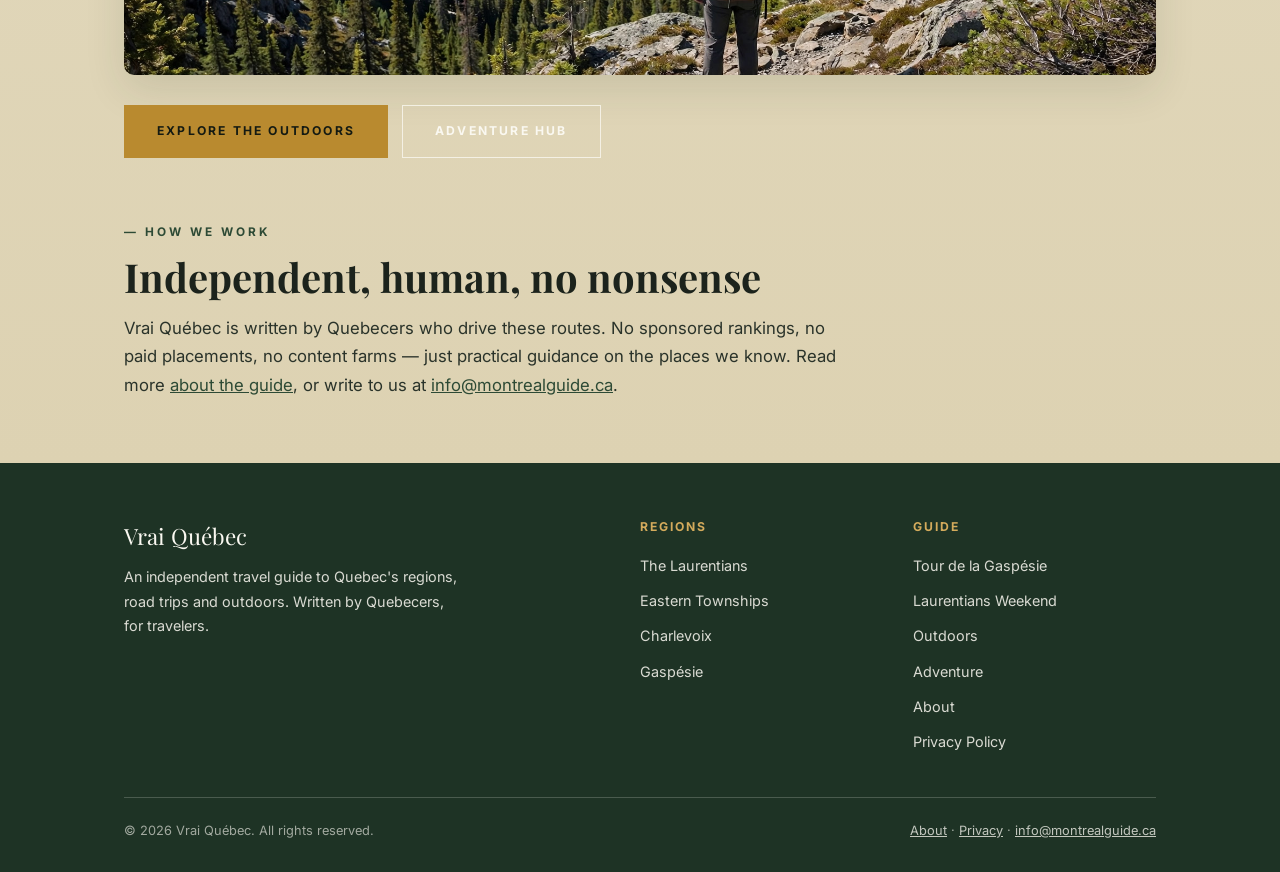
==== commit b938fcd5: "Add Adventure section: hikes, ski hills, waterfalls hub (4 new pages) - aventure/index.html hub + ra" ====
--- a/index.html
+++ b/index.html
@@ -35,6 +35,15 @@
         </div>
       </div>
       <a href="outdoors.html">Outdoors</a>
+      <div class="dropdown">
+        <button class="dropbtn">Adventure ▾</button>
+        <div class="dropdown-menu">
+          <a href="aventure/index.html">Adventure Hub<small>Hikes, ski hills & waterfalls</small></a>
+          <a href="aventure/randonnee.html">Best Hikes<small>10 trails worth the climb</small></a>
+          <a href="aventure/ski.html">Ski Hills<small>Resorts from Tremblant to the Massif</small></a>
+          <a href="aventure/cascades.html">Waterfalls<small>Quebec's great falls</small></a>
+        </div>
+      </div>
       <a href="about.html">About</a>
     </nav>
   </div>
@@ -125,10 +134,11 @@
     <div class="container">
       <div class="section-kicker">Get outside</div>
       <h2 class="section-title">A province built for the outdoors</h2>
-      <p class="section-lede">SEPAQ runs 24 national parks across Quebec — from the Chic-Chocs to the Laurentians — plus whale watching at Tadoussac, world-class skiing at Mont-Tremblant and Le Massif, and the 232-kilometre P'tit Train du Nord cycling trail. Our outdoors guide covers it all.</p>
+      <p class="section-lede">SEPAQ runs 24 national parks across Quebec — from the Chic-Chocs to the Laurentians — plus whale watching at Tadoussac, world-class skiing at Mont-Tremblant and Le Massif, and the 232-kilometre P'tit Train du Nord cycling trail. Our outdoors guide covers it all — and our <a href="aventure/index.html">Adventure hub</a> goes deeper, with the best hikes, ski hills, and waterfalls, trail by trail.</p>
       <img class="section-photo" src="images/outdoors.jpg" alt="Hiker on a summit trail above Quebec's boreal forest">
       <div class="hero-cta" style="justify-content:flex-start">
         <a class="btn btn-primary" href="outdoors.html">Explore the outdoors</a>
+        <a class="btn btn-ghost" href="aventure/index.html">Adventure hub</a>
       </div>
     </div>
   </section>
@@ -164,6 +174,7 @@
           <li><a href="road-trips/gaspesie-loop.html">Tour de la Gaspésie</a></li>
           <li><a href="road-trips/laurentians-weekend.html">Laurentians Weekend</a></li>
           <li><a href="outdoors.html">Outdoors</a></li>
+          <li><a href="aventure/index.html">Adventure</a></li>
           <li><a href="about.html">About</a></li>
           <li><a href="privacy.html">Privacy Policy</a></li>
         </ul>
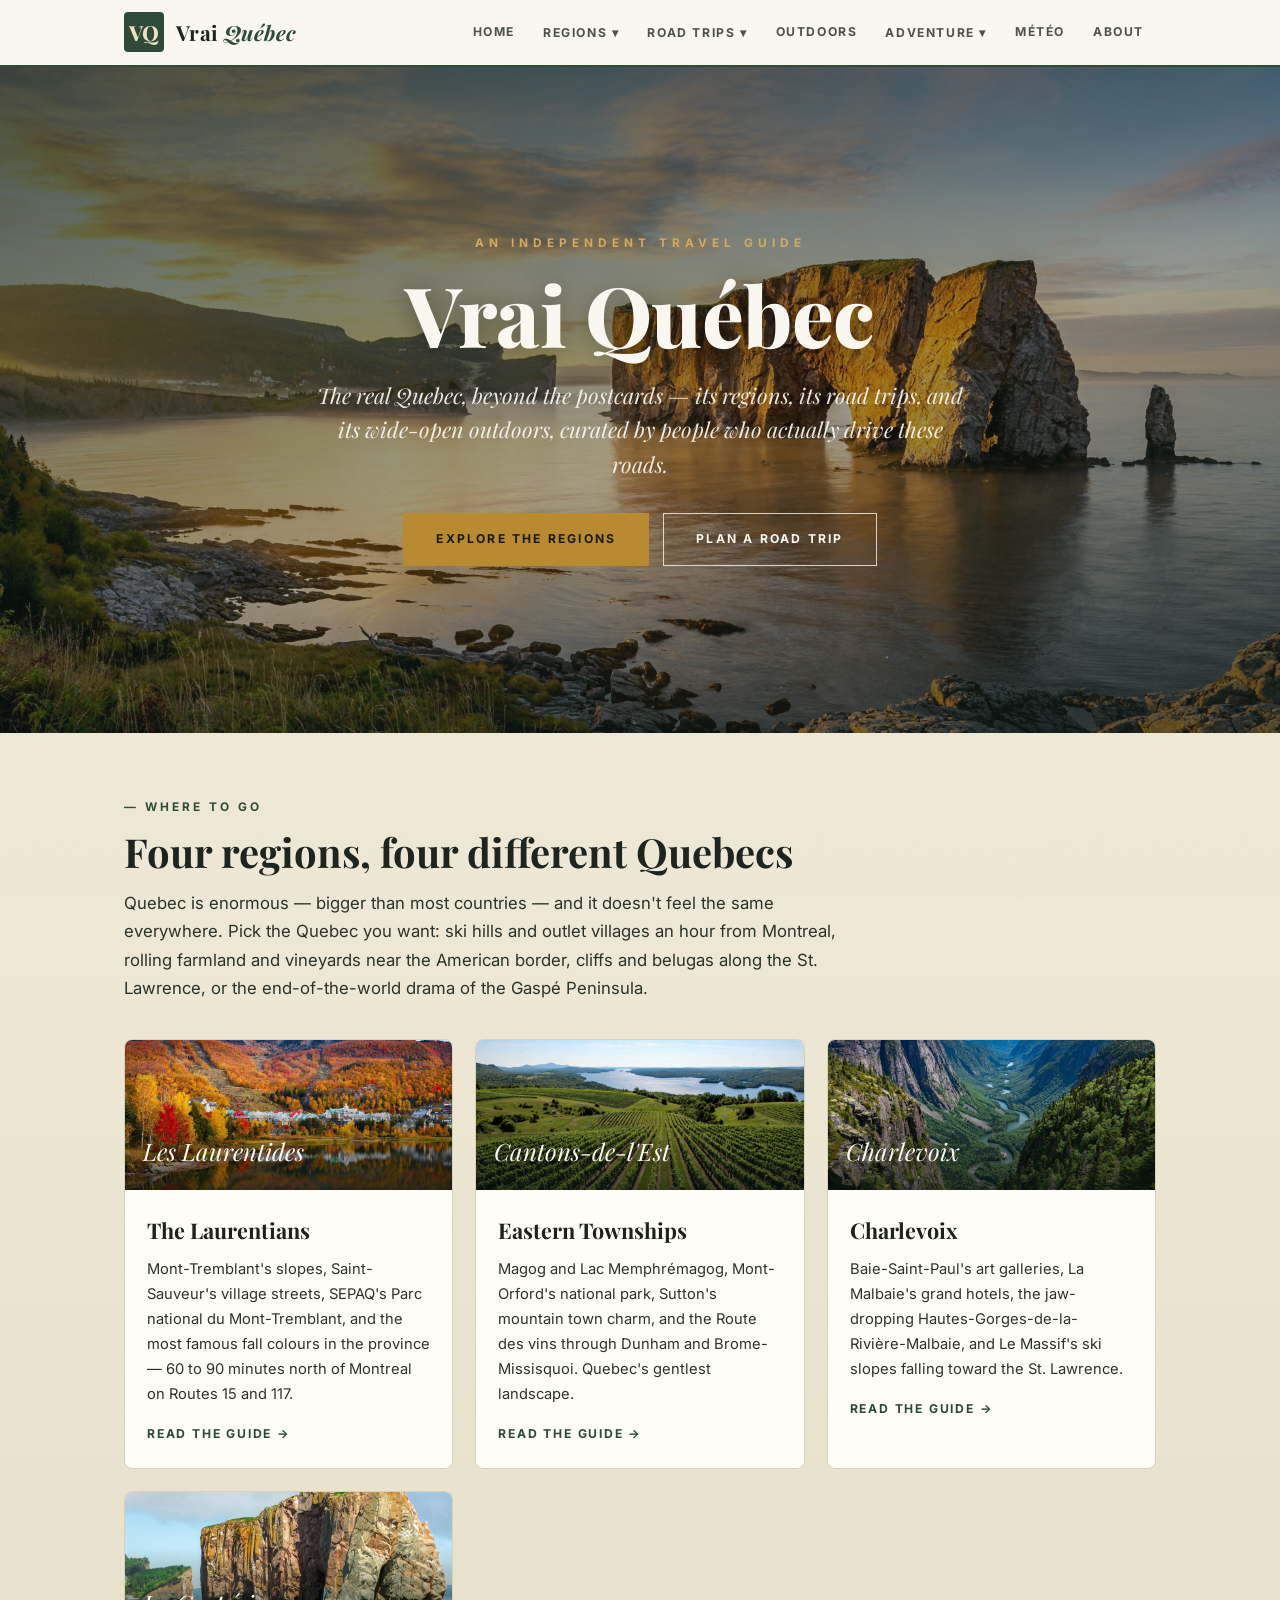
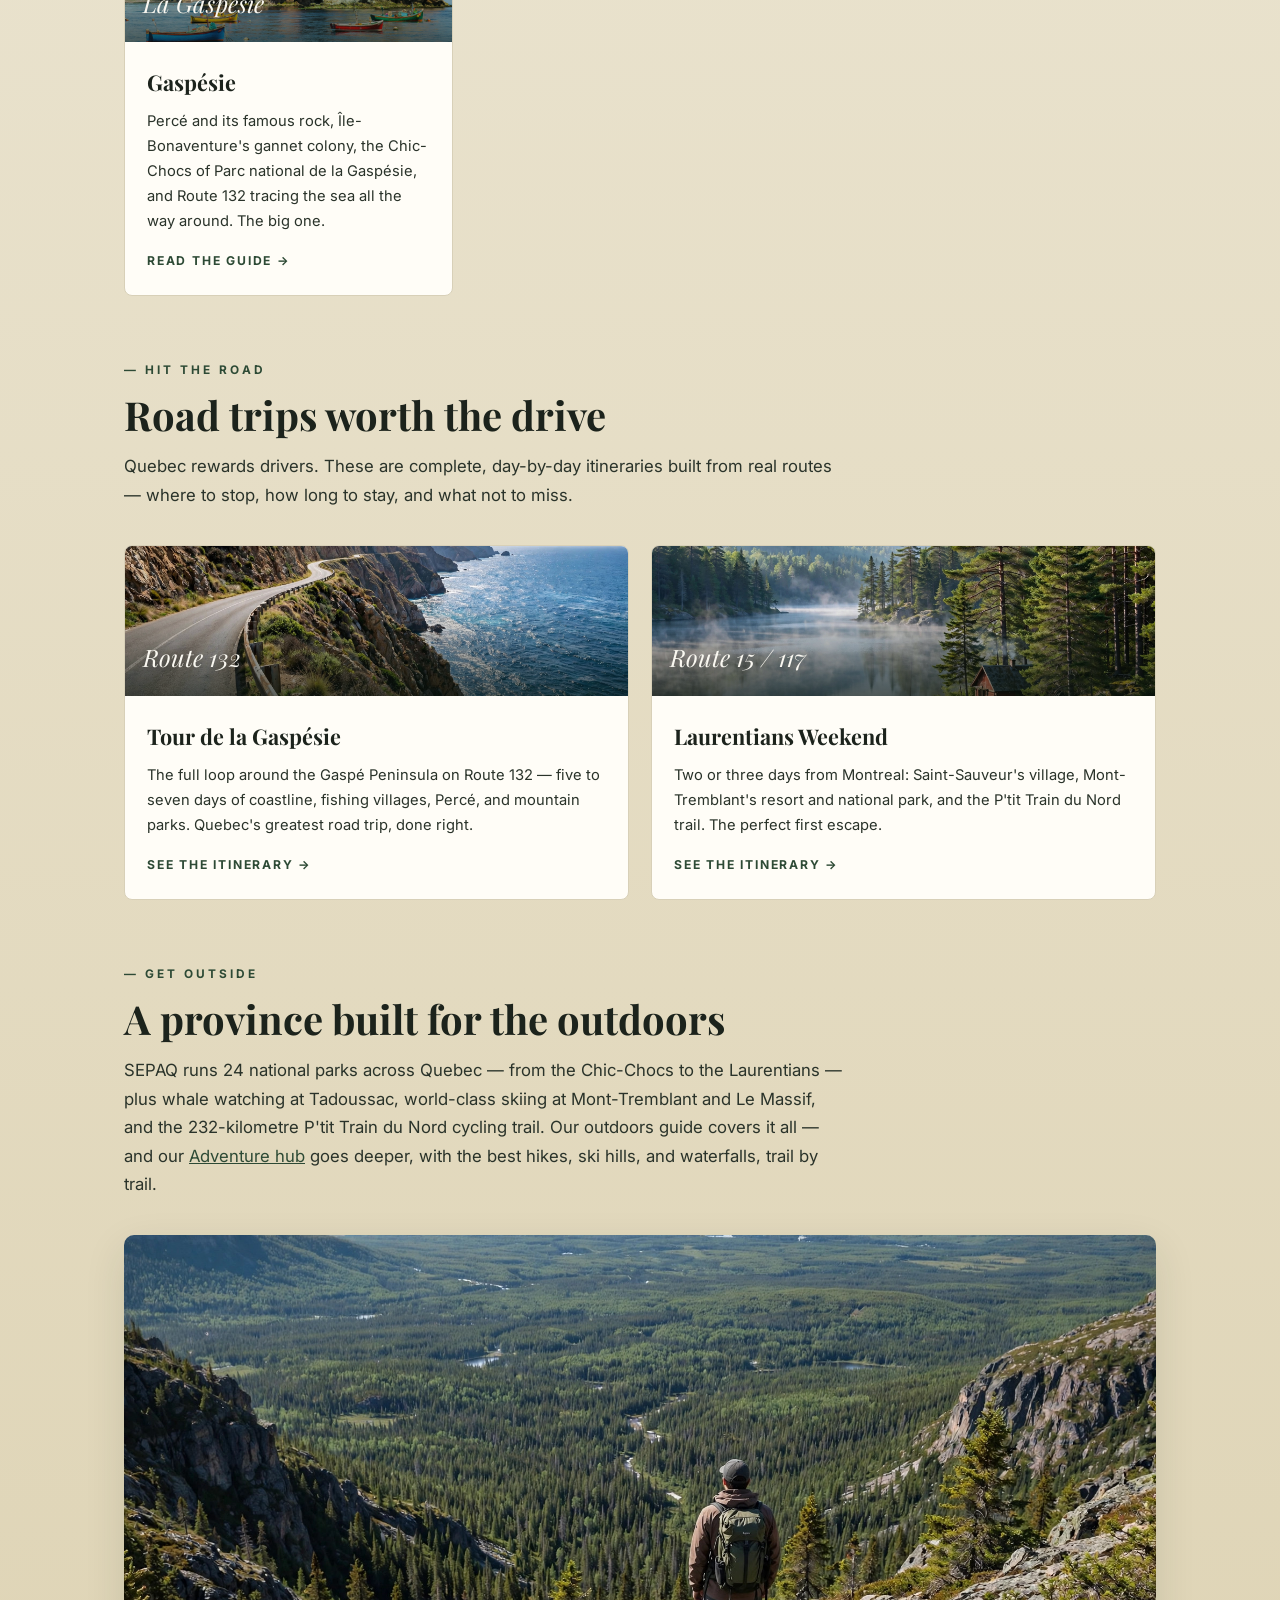
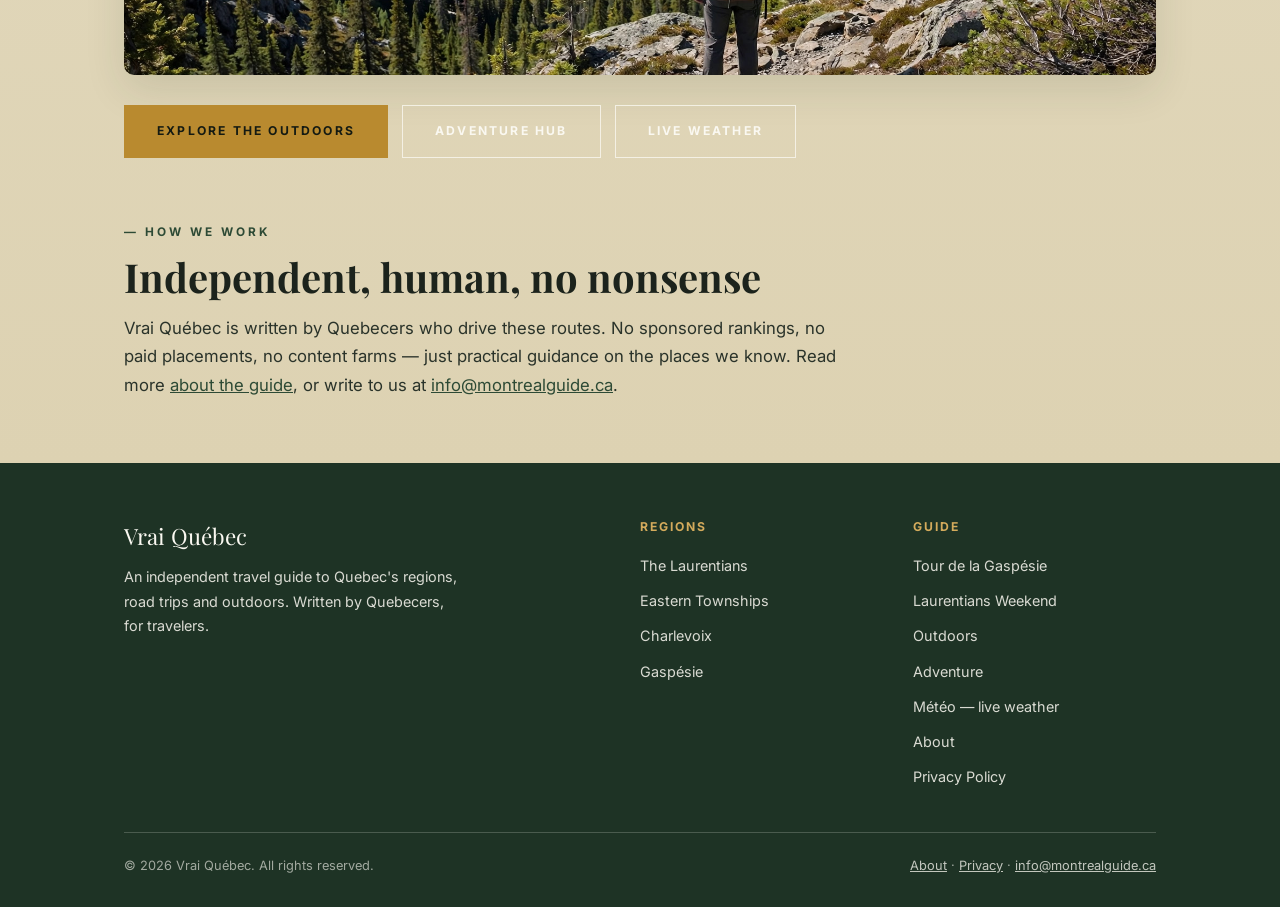
==== commit b4f1210b: "Add live Météo weather page: 6 Quebec destinations via Open-Meteo, nav + sitemap wiring" ====
--- a/index.html
+++ b/index.html
@@ -44,6 +44,7 @@
           <a href="aventure/cascades.html">Waterfalls<small>Quebec's great falls</small></a>
         </div>
       </div>
+      <a href="meteo.html">Météo</a>
       <a href="about.html">About</a>
     </nav>
   </div>
@@ -139,6 +140,7 @@
       <div class="hero-cta" style="justify-content:flex-start">
         <a class="btn btn-primary" href="outdoors.html">Explore the outdoors</a>
         <a class="btn btn-ghost" href="aventure/index.html">Adventure hub</a>
+        <a class="btn btn-ghost" href="meteo.html">Live weather</a>
       </div>
     </div>
   </section>
@@ -175,6 +177,7 @@
           <li><a href="road-trips/laurentians-weekend.html">Laurentians Weekend</a></li>
           <li><a href="outdoors.html">Outdoors</a></li>
           <li><a href="aventure/index.html">Adventure</a></li>
+          <li><a href="meteo.html">Météo — live weather</a></li>
           <li><a href="about.html">About</a></li>
           <li><a href="privacy.html">Privacy Policy</a></li>
         </ul>
